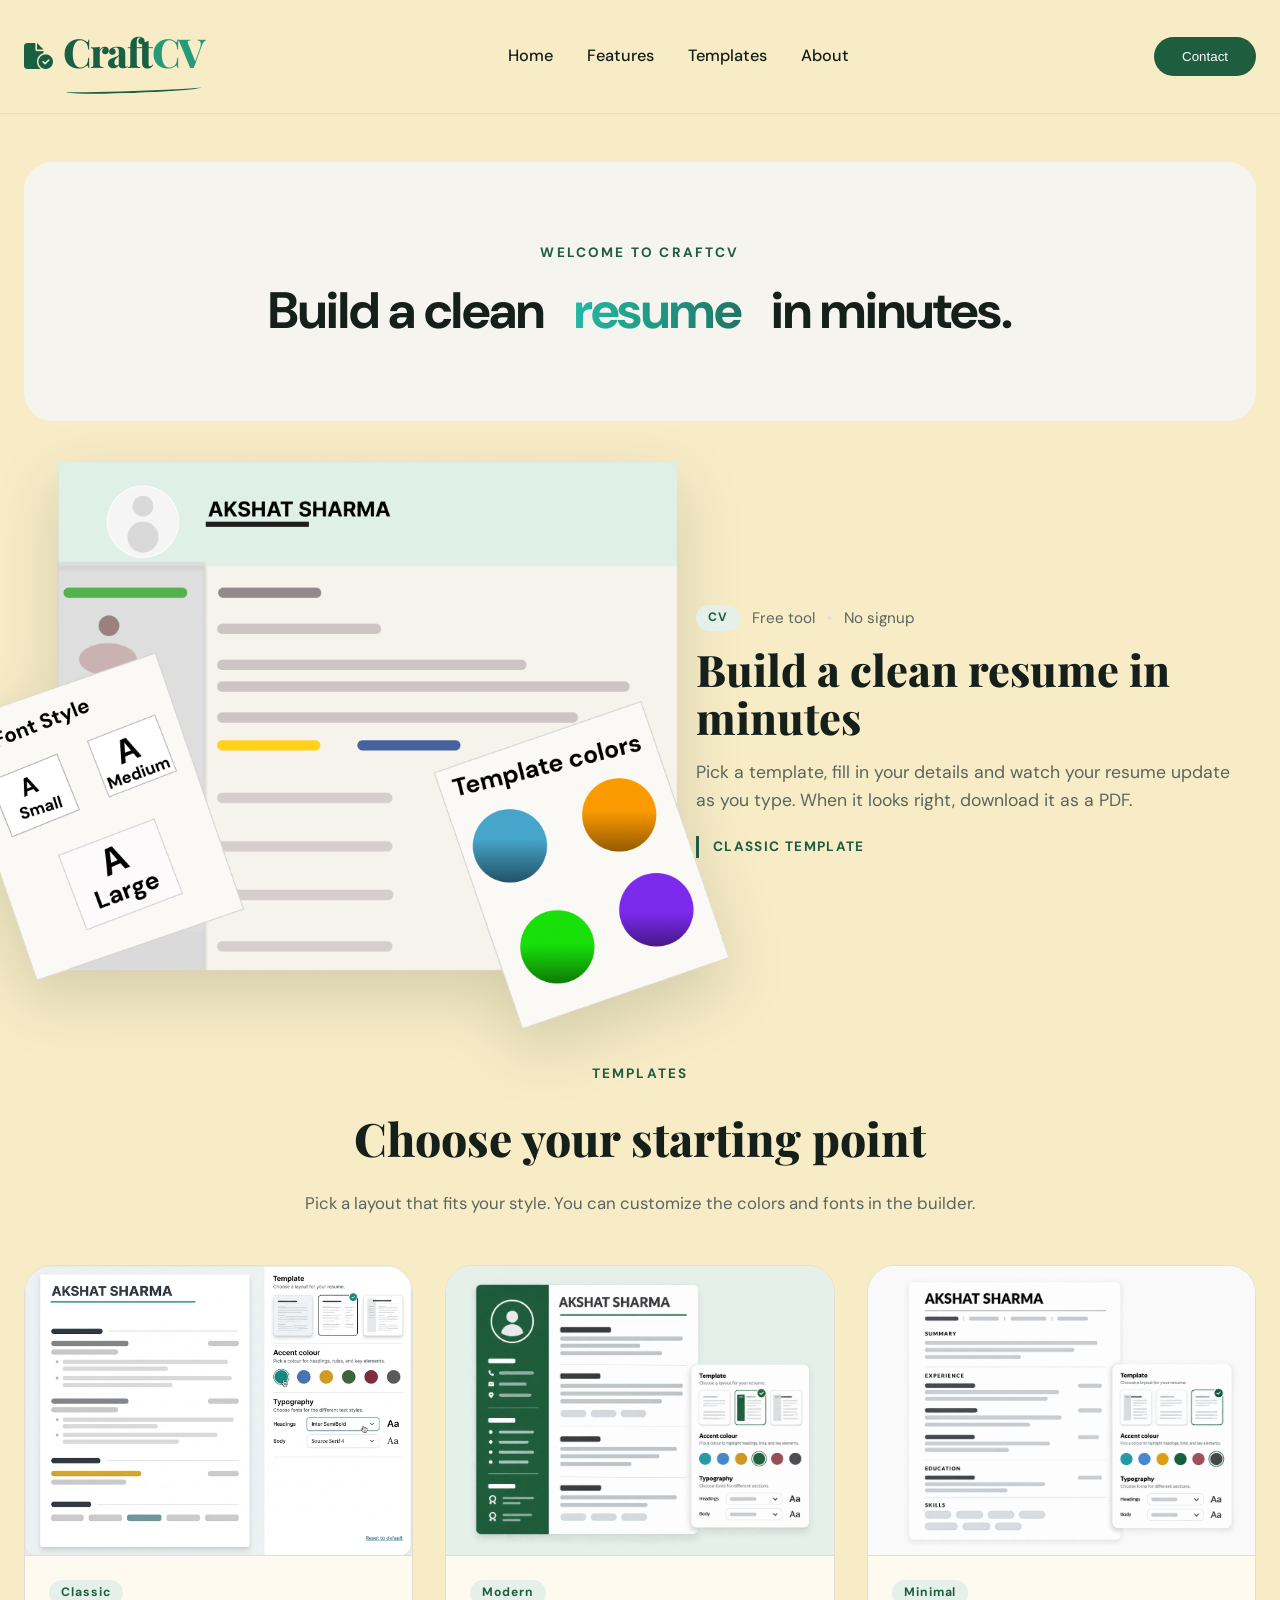
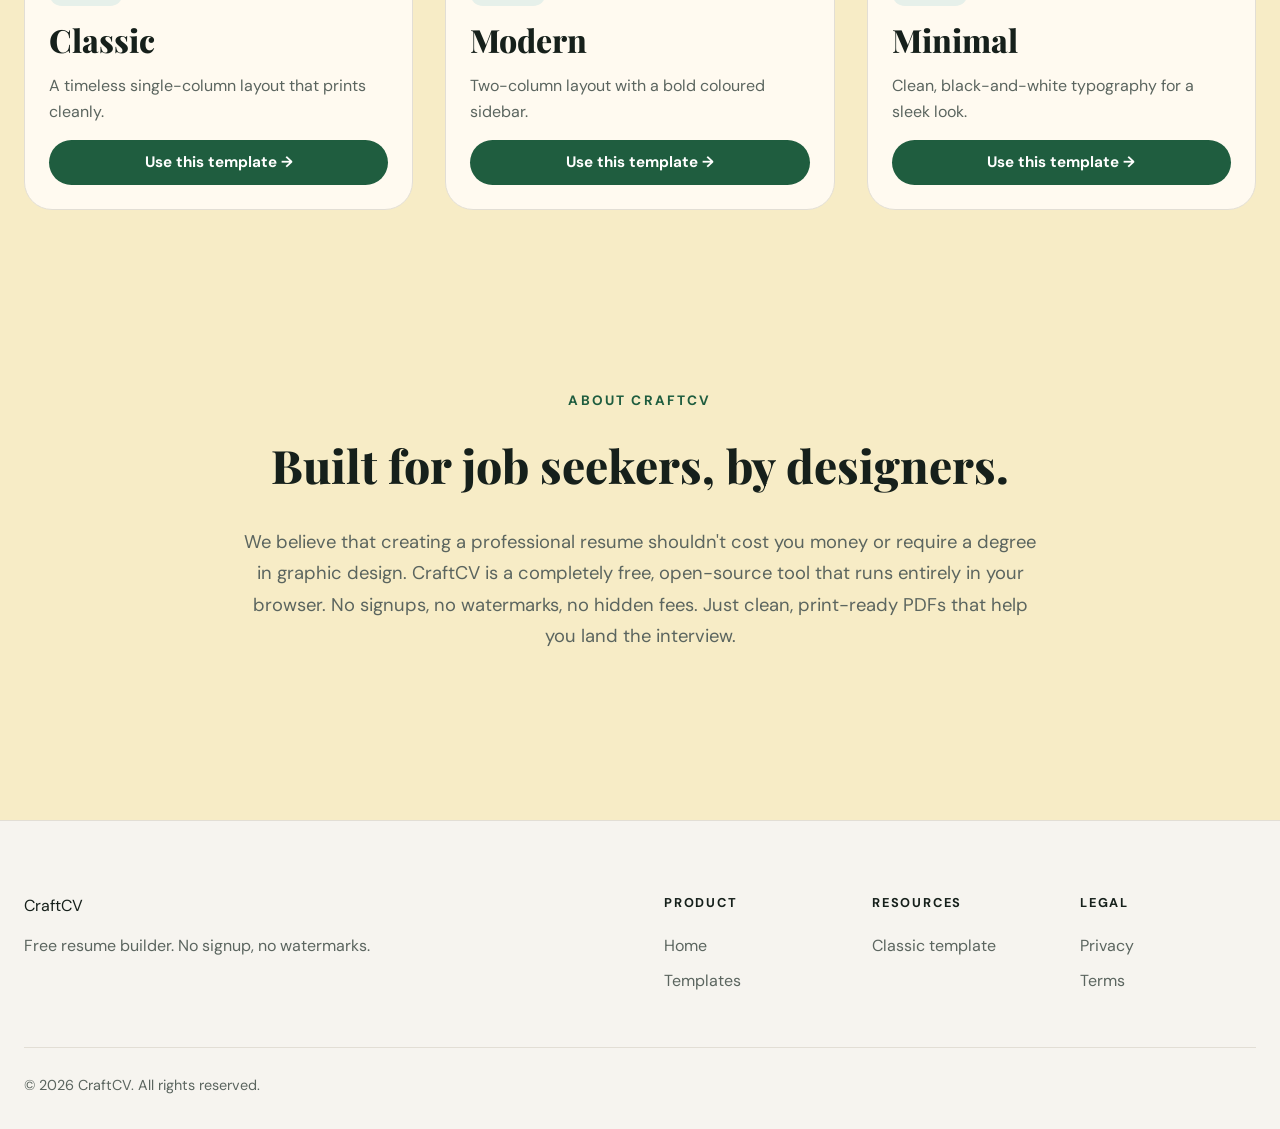
==== index.html @ 885fcdf9 "Moved to root for GitHub Pages" ====
<!DOCTYPE html>
<html lang="en">
<head>
  <meta charset="UTF-8">
  <meta name="viewport" content="width=device-width, initial-scale=1">
  <title>CraftCV – Free resume builder</title>
  <link rel="stylesheet" href="style.css">
  <link rel="stylesheet" href="https://unpkg.com/aos@2.3.1/dist/aos.css" />
  <!-- Font Awesome -->
  <link rel="stylesheet" href="https://cdnjs.cloudflare.com/ajax/libs/font-awesome/6.7.2/css/all.min.css">

  <!-- Playfair Display -->
  <link rel="preconnect" href="https://fonts.googleapis.com">
  <link rel="preconnect" href="https://fonts.gstatic.com" crossorigin>
  <link href="https://fonts.googleapis.com/css2?family=Playfair+Display:wght@700;800&display=swap" rel="stylesheet">
</head>

<body>

  <header class="topbar">
    <a class="logo" href="index.html">
      <i class="fa-solid fa-file-circle-check"></i>
      <span class="logo-word">
        Craft<span class="logo-accent">CV</span>
        <span class="logo-underline"></span>
      </span>
    </a>

    <!-- 1. ADDED MOBILE MENU BUTTON HERE -->
    <button class="mobile-menu-btn" id="mobile-menu-btn">
      <i class="fa-solid fa-bars"></i>
    </button>

    <!-- 2. ADDED ID TO NAV -->
    <nav id="main-nav">
      <a href="index.html">Home</a>
      <a href="#features">Features</a>
      <a href="#templates">Templates</a>
      <a href="#about">About</a>
    </nav>

    <button class="btn-header" id="contact-btn" style="border: none; cursor: pointer;">Contact</button>
  </header>

  <main class="page">

    <!-- WELCOME SECTION -->
    <section class="welcome" data-aos="fade-up">
      <p class="eyebrow">Welcome to CraftCV</p>
      <h2>Build a clean <span id="changing-word" class="hl">resume</span> in minutes.</h2>
    </section>

    <!-- FEATURE SECTION -->
    <section class="feature" id="features">
      <div class="img-container" data-aos="fade-right">
        <img src="resume_img1.png" alt="CraftCV Resume Mockup">
      </div>

      <div class="feature-text" data-aos="fade-left">
        <div class="meta">
          <span class="badge">CV</span>
          <span>Free tool</span>
          <span class="dot">•</span>
          <span>No signup</span>
        </div>
        <h1>Build a clean resume in minutes</h1>
        <p class="lead">Pick a template, fill in your details and watch your resume update as you type. When it looks right, download it as a PDF.</p>
        <p class="meta-red">Classic template</p>
      </div>
    </section>

    <!-- TEMPLATES SECTION -->
    <section class="templates" id="templates">
      <div class="section-head" data-aos="fade-up">
        <p class="eyebrow">Templates</p>
        <h2>Choose your starting point</h2>
        <p class="section-sub">Pick a layout that fits your style. You can customize the colors and fonts in the builder.</p>
      </div>

      <div class="template-grid">

        <!-- CLASSIC TEMPLATE -->
        <a class="template-card" href="builder.html?t=classic" data-aos="zoom-in" data-aos-delay="100">
          <div class="template-img-container">
            <img src="resume_img2.png" alt="Classic resume template">
          </div>
          <div class="template-feature-body">
            <div class="meta">
              <span class="badge">Classic</span>
            </div>
            <h3>Classic</h3>
            <p class="lead">A timeless single-column layout that prints cleanly.</p>
            <span class="template-link">Use this template →</span>
          </div>
        </a>

        <!-- MODERN TEMPLATE -->
        <a class="template-card" href="builder.html?t=modern" data-aos="zoom-in" data-aos-delay="200">
          <div class="template-img-container" style="background: #e6f0ea;">
            <img src="template_2.png" alt="Modern resume template">
          </div>
          <div class="template-feature-body">
            <div class="meta">
              <span class="badge">Modern</span>
            </div>
            <h3>Modern</h3>
            <p class="lead">Two-column layout with a bold coloured sidebar.</p>
            <span class="template-link">Use this template →</span>
          </div>
        </a>

        <!-- MINIMAL TEMPLATE -->
        <a class="template-card" href="builder.html?t=minimal" data-aos="zoom-in" data-aos-delay="300">
          <div class="template-img-container" style="background: #f9f9f9;">
            <img src="template_3.png" alt="Minimal resume template">
          </div>
          <div class="template-feature-body">
            <div class="meta">
              <span class="badge">Minimal</span>
            </div>
            <h3>Minimal</h3>
            <p class="lead">Clean, black-and-white typography for a sleek look.</p>
            <span class="template-link">Use this template →</span>
          </div>
        </a>

      </div>
    </section>

    <!-- ABOUT SECTION -->
    <section class="about-section" id="about" data-aos="fade-up">
      <div class="about-content">
        <p class="eyebrow">About CraftCV</p>
        <h2>Built for job seekers, by designers.</h2>
        <p class="about-text">We believe that creating a professional resume shouldn't cost you money or require a degree in graphic design. CraftCV is a completely free, open-source tool that runs entirely in your browser. No signups, no watermarks, no hidden fees. Just clean, print-ready PDFs that help you land the interview.</p>
      </div>
    </section>

  </main>

  <!-- FOOTER -->
  <footer class="footer">
    <div class="footer-inner">
      <div class="footer-brand">
        <a class="logo" href="index.html">CraftCV</a>
        <p>Free resume builder. No signup, no watermarks.</p>
      </div>

      <nav class="footer-nav">
        <div>
          <h4>Product</h4>
          <a href="index.html">Home</a>
          <a href="#templates">Templates</a>
        </div>
        <div>
          <h4>Resources</h4>
          <a href="builder.html?t=classic">Classic template</a>
        </div>
        <div>
          <h4>Legal</h4>
          <a href="#">Privacy</a>
          <a href="#">Terms</a>
        </div>
      </nav>
    </div>

    <div class="footer-bottom">
      <p>© <span id="year"></span> CraftCV. All rights reserved.</p>
    </div>
  </footer>

  <!-- CONTACT POPUP MODAL -->
  <div class="modal-overlay" id="contact-modal" hidden>
    <div class="contact-popup">
      <button class="popup-close" id="close-modal">&times;</button>
      <h3>Get in touch</h3>
      <p>Have a question or feedback? Drop your email below.</p>

      <form id="contact-form">
        <div class="field">
          <label for="contact-email">Your Email</label>
          <input type="email" id="contact-email" required placeholder="you@example.com">
        </div>
        <div class="field">
          <label for="contact-msg">Message (Optional)</label>
          <textarea id="contact-msg" rows="3" placeholder="What's on your mind?"></textarea>
        </div>
        <button type="submit" class="btn-main" style="width: 100%;">Send Message</button>
        <p class="success-msg" id="contact-success" hidden>Thanks! We'll be in touch soon.</p>
      </form>
    </div>
  </div>

  <!-- Scripts -->
  <script src="https://unpkg.com/aos@2.3.1/dist/aos.js"></script>
  <script>
    // Initialize Scroll Animations
    AOS.init({ duration: 800, once: true });

    // Set Year
    document.getElementById('year').textContent = new Date().getFullYear();

    // Rotating Text
    const words = ["resume", "CV", "portfolio", "profile"];
    let wordIndex = 0;
    const changingWordElement = document.getElementById("changing-word");

    setInterval(() => {
      changingWordElement.classList.add("fade-out");
      setTimeout(() => {
        wordIndex = (wordIndex + 1) % words.length;
        changingWordElement.textContent = words[wordIndex];
        changingWordElement.classList.remove("fade-out");
      }, 400);
    }, 2500);

    // ==========================================
    // CONTACT POPUP LOGIC
    // ==========================================
    const contactBtn = document.getElementById('contact-btn');
    const contactModal = document.getElementById('contact-modal');
    const closeModalBtn = document.getElementById('close-modal');
    const contactForm = document.getElementById('contact-form');
    const contactSuccess = document.getElementById('contact-success');

    if (contactBtn && contactModal) {
      contactBtn.addEventListener('click', () => {
        contactModal.hidden = false;
      });

      closeModalBtn.addEventListener('click', () => {
        contactModal.hidden = true;
      });

      contactModal.addEventListener('click', (e) => {
        if (e.target === contactModal) {
          contactModal.hidden = true;
        }
      });

      contactForm.addEventListener('submit', (e) => {
        e.preventDefault();
        contactForm.querySelector('button[type="submit"]').style.display = 'none';
        contactSuccess.hidden = false;
        document.getElementById('contact-email').value = '';

        setTimeout(() => {
          contactModal.hidden = true;
          contactForm.querySelector('button[type="submit"]').style.display = 'block';
          contactSuccess.hidden = true;
        }, 2500);
      });
    }

    // ==========================================
    // 3. MOBILE MENU TOGGLE LOGIC
    // ==========================================
    const mobileMenuBtn = document.getElementById('mobile-menu-btn');
    const mainNav = document.getElementById('main-nav');
    if (mobileMenuBtn && mainNav) {
      mobileMenuBtn.addEventListener('click', () => {
        mainNav.classList.toggle('open');
      });
    }
  </script>

</body>
</html>
---- style.css ----
@import url('https://fonts.googleapis.com/css2?family=DM+Sans:wght@400;500;700&family=Playfair+Display:wght@700;800&display=swap');

/* ==========================================================
   1. VARIABLES
   ========================================================== */
:root {
  --accent: #1f5d3f;
  --accent-soft: #e6f0ea;
  --teal: #1a9c8f;
  --ink: #16201b;
  --muted: #5b655f;
  --soft: #f6f4ef;
  --line: #e2ded5;
  --bg: #F7ECC6;
  --card: #fffaf0;

  --radius: 28px;
  --pad: max(24px, calc((100vw - 1280px) / 2));

  --sans: "DM Sans", system-ui, sans-serif;
  --serif: "Playfair Display", Georgia, serif;
}

/* ==========================================================
   2. BASE
   ========================================================== */
* { box-sizing: border-box; }
html { scroll-behavior: smooth; overflow-x: clip; -webkit-text-size-adjust: 100%; }

body {
  margin: 0;
  background: var(--bg);
  color: var(--ink);
  font-family: var(--sans);
  line-height: 1.6;
  overflow-x: clip;
}

img { max-width: 100%; display: block; }
a { color: inherit; text-decoration: none; }
:focus-visible { outline: 3px solid var(--accent); outline-offset: 3px; }

/* ==========================================================
   3. LOGO
   ========================================================== */
.logo { display: inline-flex; align-items: center; gap: 10px; text-decoration: none; }
.logo i { font-size: 26px; color: #176044; }
.logo-word {
  position: relative; display: inline-block; padding-bottom: 9px;
  font-family: 'Playfair Display', serif; font-size: 40px; font-weight: 800;
  letter-spacing: -1.5px; color: #176044;
}
.logo-accent { color: #269B7A; }
.logo-underline {
  position: absolute; bottom: 0; left: 2%; width: 96%; height: 7px;
  border-bottom: 2px solid #176044; border-radius: 50%; transform: rotate(-2deg);
}

/* ==========================================================
   4. TOP BAR
   ========================================================== */
.topbar {
  display: flex; align-items: center; justify-content: space-between;
  padding: 20px var(--pad); background: var(--bg); border-bottom: 1px solid var(--line);
}
.topbar nav { display: flex; gap: 34px; }
.topbar nav a { font-weight: 500; font-size: 1.02rem; transition: color .2s; }
.topbar nav a:hover { color: var(--accent); }
.mobile-menu-btn { display: none; }

.btn-header {
  background: var(--accent); color: #fff; padding: 12px 28px;
  border-radius: 99px; font-weight: 500; transition: background .2s;
  border: none; cursor: pointer;
}
.btn-header:hover { background: #153f2b; }

/* ==========================================================
   CONTACT POPUP MODAL
   ========================================================== */
.modal-overlay {
  position: fixed; inset: 0; z-index: 999; display: flex;
  align-items: center; justify-content: center; padding: 16px;
  background: rgba(22, 32, 27, 0.6); backdrop-filter: blur(4px);
}
.modal-overlay[hidden] { display: none; }
.contact-popup {
  background: var(--card); padding: 40px; border-radius: var(--radius);
  width: 100%; max-width: 420px; position: relative;
  box-shadow: 0 24px 48px -24px rgba(0,0,0,0.3); border: 1px solid var(--line);
}
.popup-close { position: absolute; top: 16px; right: 20px; background: none; border: none; font-size: 1.5rem; color: var(--muted); cursor: pointer; }
.popup-close:hover { color: var(--accent); }
.contact-popup h3 { margin: 0 0 8px; font-family: var(--serif); font-size: 1.8rem; color: var(--ink); }
.contact-popup p { margin: 0 0 24px; color: var(--muted); font-size: 0.95rem; }
.success-msg { margin-top: 16px !important; color: var(--accent) !important; font-weight: 700; text-align: center; }

/* ==========================================================
   5. HOME: WELCOME
   ========================================================== */
.page { padding: 0 var(--pad); }
.welcome { background: var(--soft); border-radius: var(--radius); text-align: center; padding: 80px 32px; margin: 48px 0 80px; }
.eyebrow { margin: 0 0 18px; font-size: .85rem; font-weight: 700; letter-spacing: .16em; text-transform: uppercase; color: var(--accent); }
.welcome h2 { margin: 0; font-weight: 700; font-size: clamp(1.5rem, 4vw, 3.4rem); line-height: 1.15; letter-spacing: -.02em; white-space: nowrap; }
.hl {
  display: inline-block; width: 4.1em; text-align: center; font-weight: 700; color: var(--teal);
  background: linear-gradient(90deg, #22c1ad, #1f6d5c); -webkit-background-clip: text;
  background-clip: text; -webkit-text-fill-color: transparent; transition: opacity .4s ease, transform .4s ease;
}
.hl.fade-out { opacity: 0; transform: translateY(.5em); }

/* ==========================================================
   6. HOME: FEATURE
   ========================================================== */
.feature { display: grid; grid-template-columns: 1.1fr 1fr; gap: 56px; align-items: center; min-height: 440px; margin-bottom: 100px; }
.feature-text h1 { margin: 14px 0 16px; font-family: var(--serif); font-weight: 800; font-size: clamp(2rem, 3.4vw, 3rem); line-height: 1.12; }
.lead { margin: 0 0 22px; font-size: 1.1rem; color: var(--muted); max-width: 46ch; }
.img-container { display: flex; align-items: center; justify-content: center; width: 100%; overflow: visible; }
.img-container img { width: 100%; max-width: 850px; height: auto; max-height: none; object-fit: contain; transform: scale(1.3); filter: drop-shadow(0 18px 24px rgba(22, 32, 27, .16)); }

/* ==========================================================
   7. HOME: TEMPLATES
   ========================================================== */
.section-head { text-align: center; max-width: 720px; margin: 0 auto 48px; }
.section-head h2 { margin: 10px 0 14px; font-family: var(--serif); font-weight: 800; font-size: clamp(2rem, 3.6vw, 3.2rem); }
.section-sub { margin: 0; font-size: 1.05rem; color: var(--muted); }
.template-grid { display: grid; grid-template-columns: repeat(auto-fit, minmax(min(320px, 100%), 1fr)); gap: 32px; margin-bottom: 100px; }
.template-card { display: flex; flex-direction: column; background: var(--card); border: 1px solid var(--line); border-radius: var(--radius); overflow: hidden; text-decoration: none; transition: transform 0.3s ease, box-shadow 0.3s ease; }
.template-card:hover { transform: translateY(-5px); box-shadow: 0 24px 48px -24px rgba(22, 32, 27, .2); }
.template-card .template-img-container { aspect-ratio: 4/3; background: #eaeaea; border-bottom: 1px solid var(--line); display: flex; align-items: center; justify-content: center; overflow: hidden; padding: 0; }
.template-card .template-img-container img { width: 100%; height: 100%; object-fit: cover; }
.template-card .template-feature-body { padding: 24px; display: flex; flex-direction: column; gap: 8px; }
.template-card h3 { font-family: var(--serif); font-weight: 800; font-size: 2rem; margin: 0; }
.template-card .lead { font-size: 1rem; color: var(--muted); margin-bottom: 8px; }
.template-link { display: inline-block; background: var(--accent); color: white; padding: 10px 20px; border-radius: 99px; text-align: center; font-weight: 700; font-size: 0.95rem; margin-top: auto; transition: background 0.2s; }
.template-link:hover { background: #153f2b; }
.meta { display: flex; align-items: center; gap: 12px; flex-wrap: wrap; margin: 0; font-size: .95rem; color: var(--muted); }
.badge { padding: 3px 12px; font-size: .76rem; font-weight: 700; letter-spacing: .08em; color: var(--accent); background: var(--accent-soft); border-radius: 999px; }
.dot { color: var(--line); }
.meta-red { margin: 0; padding-left: 14px; border-left: 3px solid var(--accent); font-size: .85rem; font-weight: 700; letter-spacing: .1em; text-transform: uppercase; color: var(--accent); }

/* ==========================================================
   8. FOOTER
   ========================================================== */
.footer { background: var(--soft); border-top: 1px solid var(--line); padding: 72px var(--pad) 32px; }
.footer-inner { display: grid; grid-template-columns: 1fr 1fr; gap: 48px; padding-bottom: 48px; border-bottom: 1px solid var(--line); }
.footer-brand p { margin: 14px 0 0; color: var(--muted); }
.footer-nav { display: grid; grid-template-columns: repeat(3, 1fr); gap: 32px; }
.footer-nav h4 { margin: 0 0 14px; font-size: .8rem; letter-spacing: .14em; text-transform: uppercase; }
.footer-nav a { display: block; padding: 5px 0; color: var(--muted); transition: color .2s; }
.footer-nav a:hover { color: var(--accent); }
.footer-bottom { padding-top: 26px; }
.footer-bottom p { margin: 0; font-size: .9rem; color: var(--muted); }

/* ==========================================================
   9. BUILDER: EDITOR
   ========================================================== */
.builder-page { padding: 28px var(--pad) 56px; overflow-x: hidden; }
.builder-grid { display: grid; grid-template-columns: minmax(0, 1.05fr) minmax(0, 1fr); gap: 24px; align-items: start; }
.builder-grid > * { min-width: 0; }
.editor-card { display: flex; flex-direction: column; min-height: 640px; min-width: 0; background: var(--card); border: 1px solid var(--line); border-radius: 24px; overflow: hidden; }
.tabs { display: inline-flex; align-self: center; gap: 4px; margin: 20px 0 8px; padding: 5px; background: var(--soft); border: 1px solid var(--line); border-radius: 14px; max-width: 100%; }
.tab { padding: 9px 26px; font: 500 .95rem var(--sans); color: var(--muted); background: none; border: 0; border-radius: 10px; cursor: pointer; }
.tab.active { background: #fff; color: var(--ink); box-shadow: 0 1px 4px rgba(22, 32, 27, .12); }
.score { padding: 8px 32px 0; }
.score-row { display: flex; align-items: center; gap: 12px; margin-bottom: 10px; font-size: .95rem; color: var(--muted); }
.score-pill { padding: 3px 10px; font-size: .78rem; font-weight: 700; color: var(--accent); background: var(--accent-soft); border-radius: 6px; }
.bar { height: 4px; background: var(--line); border-radius: 4px; overflow: hidden; }
.bar-fill { width: 0; height: 100%; background: var(--teal); transition: width .3s; }
.panel { flex: 1; min-width: 0; padding: 24px 32px 8px; }
.panel[hidden] { display: none; }
.panel h2 { margin: 0 0 4px; font-family: var(--serif); font-weight: 800; font-size: 1.6rem; }
.panel h2.sec { margin-top: 32px; font-size: 1.3rem; }
.panel-sub { margin: 0 0 20px; font-size: .95rem; color: var(--muted); }
.grid2 { display: grid; grid-template-columns: minmax(0, 1fr) minmax(0, 1fr); gap: 16px 20px; }
.field { display: flex; flex-direction: column; margin-bottom: 16px; min-width: 0; }
.grid2 .field { margin-bottom: 0; }
.field.full { grid-column: 1 / -1; }
.field label { margin-bottom: 6px; font-size: .9rem; font-weight: bold; }
.field label .count { float: right; font-size: .8rem; color: #a39f93; }
.field input, .field textarea { width: 100%; min-width: 0; padding: 14px 16px; font: 400 1rem var(--sans); color: var(--ink); background: #f1eee3; border: 2px solid transparent; border-radius: 12px; transition: border-color .2s, background .2s; }
.field textarea { min-height: 96px; resize: vertical; }
.field input::placeholder, .field textarea::placeholder { color: #a39f93; }
.field input:focus, .field textarea:focus { outline: none; background: #fff; border-color: var(--teal); }

/* ==========================================================
   10. BUILDER: DYNAMIC FORMS
   ========================================================== */
.add-more-btn { margin-top: 12px; margin-bottom: 18px; padding: 8px 16px; font-size: 0.9rem; font-weight: 600; color: var(--accent); background: #fdf8e7; border: 1px solid var(--accent); border-radius: 100px; cursor: pointer; transition: all 0.2s; }
.add-more-btn:hover { background: var(--accent); color: #ffffff; }
.project-item { display: flex; flex-direction: column; gap: 8px; margin-bottom: 16px; padding-bottom: 16px; border-bottom: 1px dashed var(--line); }
.form-input, .form-textarea { width: 100%; min-width: 0; padding: 12px 14px; font-size: 1rem; font-family: var(--sans); color: var(--ink); background-color: #efeee8; border: 2px solid transparent; border-radius: 12px; outline: none; transition: all 0.2s; }
.form-input:focus, .form-textarea:focus { background-color: #ffffff; border-color: var(--teal); }
.certifications-list { display: flex; flex-direction: column; gap: 10px; }
.cert-row { display: grid; grid-template-columns: minmax(0, 2fr) minmax(0, 1fr); gap: 10px; margin-bottom: 4px; }
.editor-foot { display: flex; align-items: center; justify-content: space-between; gap: 16px; margin-top: 16px; padding: 20px 32px; border-top: 1px solid var(--line); }
#form-status { margin: 0; font-size: .9rem; color: var(--accent); }
#form-status.bad { color: #b3261e; }
.foot-btns { display: flex; gap: 10px; }
.btn-main, .btn-ghost { padding: 12px 26px; font: 700 1rem var(--sans); border-radius: 12px; cursor: pointer; transition: background .2s; }
.btn-main { color: #fff; background: var(--accent); border: 2px solid var(--accent); }
.btn-main:hover { background: #153f2b; }
.btn-ghost { color: var(--accent); background: none; border: 2px solid var(--accent); }
.btn-ghost:hover { background: var(--accent-soft); }

/* ==========================================================
   11. BUILDER: LIVE PREVIEW
   ========================================================== */
.preview-col { position: sticky; top: 16px; min-width: 0; }
.preview-stage { padding: 20px; background: #ece6d0; border: 1px solid var(--line); border-radius: 24px; overflow: hidden; }
.paper-fit { position: relative; width: 100%; }
.resume {
  --r-accent: #1a9c8f; --r-fs: 14px; width: 794px; min-height: 1123px; padding: 56px 60px;
  font-family: var(--sans); font-size: var(--r-fs); line-height: 1.55; color: #1c2420;
  background: #fff; transform-origin: top left; margin: 0 !important; border: none !important;
  box-shadow: none !important; border-radius: 0 !important; word-wrap: break-word;
}
.resume h1 { margin: 0 0 6px; font-family: var(--serif); font-weight: 800; font-size: 2.4em; line-height: 1.1; color: var(--r-accent); }
.resume .contact { margin: 0 0 24px; padding-bottom: 12px; color: var(--muted); border-bottom: 2px solid var(--r-accent); font-size: 0.95em; }
.resume .r-sec { margin-bottom: 24px; }
.resume h3 { margin: 0 0 8px; font-size: 0.9em; letter-spacing: 0.1em; text-transform: uppercase; color: var(--r-accent); font-weight: 700; }
.resume p { margin: 0; word-break: break-word; }
.resume ul { margin: 0; padding-left: 1.2em; word-break: break-word; }
.resume li { margin-bottom: 4px; }
.resume .is-empty { opacity: 0.35; }

/* ==========================================================
   12. BUILDER: PDF POPUP
   ========================================================== */
.modal { position: fixed; inset: 0; z-index: 100; display: flex; align-items: center; justify-content: center; background: rgba(22, 32, 27, .55); }
.modal[hidden] { display: none; }
.modal-box { display: flex; flex-direction: column; width: min(900px, 94vw); height: 90vh; background: var(--card); border-radius: 20px; overflow: hidden; }
.modal-bar { display: flex; align-items: center; justify-content: space-between; padding: 14px 20px; border-bottom: 1px solid var(--line); }
.modal-bar .btn-main, .modal-bar .btn-ghost { padding: 8px 20px; }
#pdf-frame { flex: 1; width: 100%; background: #fff; border: 0; }

/* ==========================================================
   13. TEMPLATE SPECIFICS
   ========================================================== */
.resume-classic .classic-header { text-align: center; margin-bottom: 24px; }
.resume-classic .classic-header .contact { border-bottom: 2px solid var(--r-accent); display: inline-block; padding-bottom: 12px; margin-top: 8px; width: 100%; }
.resume-modern { display: grid !important; grid-template-columns: 280px 1fr !important; padding: 0 !important; gap: 0 !important; overflow: hidden; }
.resume-modern .modern-sidebar { background: var(--r-accent, #1a9c8f) !important; color: white !important; padding: 50px 30px !important; }
.resume-modern .modern-sidebar h1 { color: white !important; font-size: 2.2em !important; line-height: 1.1 !important; margin-bottom: 16px !important; word-break: break-word; }
.resume-modern .modern-sidebar .contact { color: rgba(255,255,255,0.9) !important; border-bottom: 1px solid rgba(255,255,255,0.2) !important; font-size: 0.9em !important; line-height: 1.6 !important; padding-bottom: 20px !important; margin-bottom: 24px !important; }
.resume-modern .modern-sidebar h3 { color: white !important; border-bottom: none !important; margin-top: 24px !important; font-size: 0.9em !important; letter-spacing: 0.1em !important; opacity: 0.8 !important; }
.resume-modern .modern-sidebar p { color: rgba(255,255,255,0.9) !important; }
.resume-modern .modern-main { padding: 50px 40px !important; }
.resume-modern .modern-main h3 { color: var(--r-accent, #1a9c8f) !important; border-bottom: 1px solid var(--line) !important; padding-bottom: 6px !important; }
.resume-minimal { font-family: 'Helvetica Neue', Helvetica, Arial, sans-serif !important; color: #111 !important; padding: 60px 50px !important; }
.resume-minimal .min-header { margin-bottom: 32px !important; border-bottom: 2px solid var(--r-accent) !important; padding-bottom: 16px !important; }
.resume-minimal .min-name { font-family: 'Helvetica Neue', Helvetica, Arial, sans-serif !important; font-weight: 800 !important; font-size: 2.6em !important; letter-spacing: -1px !important; margin-bottom: 8px !important; color: var(--r-accent) !important; text-transform: lowercase; }
.resume-minimal .min-contact { border-bottom: none !important; font-size: 0.95em !important; color: #555 !important; margin: 0 !important; padding: 0 !important; }
.resume-minimal .min-sec { margin-bottom: 28px !important; }
.resume-minimal .min-sec h3 { font-family: 'Helvetica Neue', Helvetica, Arial, sans-serif !important; font-size: 0.85em !important; font-weight: 800 !important; color: var(--r-accent) !important; border-bottom: none !important; text-transform: uppercase !important; letter-spacing: 0.1em !important; margin-bottom: 8px !important; padding: 0 !important; }
.resume-minimal .min-sec p, .resume-minimal .min-sec ul { font-size: 0.95em !important; color: #333 !important; line-height: 1.5 !important; }
.resume-minimal .min-sec ul { padding-left: 0 !important; list-style-type: none !important; }
.resume-minimal .min-sec ul li { position: relative !important; padding-left: 16px !important; margin-bottom: 6px !important; }
.resume-minimal .min-sec ul li::before { content: "—" !important; position: absolute !important; left: 0 !important; color: var(--r-accent) !important; }

/* ==========================================================
   14. ABOUT SECTION
   ========================================================== */
.about-section { padding: 80px 20px 120px; background: var(--bg); }
.about-content { max-width: 800px; margin: 0 auto; text-align: center; }
.about-content h2 { font-family: var(--serif); font-weight: 800; font-size: clamp(2rem, 3.6vw, 3.2rem); margin: 10px 0 24px; color: var(--ink); }
.about-text { font-size: 1.15rem; line-height: 1.7; color: var(--muted); margin-bottom: 48px; }
.about-stats { display: grid; grid-template-columns: repeat(3, 1fr); gap: 24px; border-top: 1px solid var(--line); padding-top: 48px; }
.stat h3 { font-family: var(--serif); font-size: 2.5rem; font-weight: 800; color: var(--accent); margin: 0 0 8px; }
.stat p { font-size: 0.95rem; color: var(--muted); margin: 0; }

/* ==========================================================
   15. CUSTOMIZE TAB (Restored)
   ========================================================== */
.swatches { display: flex; flex-wrap: wrap; gap: 14px; margin-bottom: 24px; }
.swatch {
  width: 38px; height: 38px;
  border: 3px solid var(--card);
  border-radius: 50%;
  cursor: pointer;
  transition: box-shadow .2s, transform .2s;
}
.swatch:hover { transform: scale(1.08); }
.swatch.active { box-shadow: 0 0 0 2px var(--ink); }

.sizes { display: flex; gap: 10px; margin-bottom: 24px; }
.size {
  padding: 10px 22px;
  font: 500 .95rem var(--sans);
  color: var(--ink);
  background: #fff;
  border: 2px solid var(--line);
  border-radius: 12px;
  cursor: pointer;
  transition: all 0.2s;
}
.size:hover { border-color: var(--accent); }
.size.active {
  color: var(--accent);
  background: var(--accent-soft);
  border-color: var(--teal);
}

.link-btn {
  margin-top: 28px; padding: 0;
  font: 500 .9rem var(--sans);
  color: var(--accent);
  background: none; border: 0;
  text-decoration: underline; cursor: pointer;
}

/* ==========================================================
   16. RESPONSIVE
   ========================================================== */
@media (max-width: 960px) {
  .builder-page { width: 100%; overflow-x: hidden; }
  .builder-grid { grid-template-columns: minmax(0, 1fr) !important; width: 100%; }
  .builder-grid > *, .editor-card, .preview-col { min-width: 0 !important; max-width: 100%; }
  .preview-col { position: static !important; width: 100%; }
  .preview-stage { width: 100%; max-width: 100%; overflow-x: auto; -webkit-overflow-scrolling: touch; }
}

@media (max-width: 860px) {
  .topbar { flex-wrap: wrap; justify-content: space-between; padding: 16px 20px; }
  .mobile-menu-btn { display: block; background: none; border: none; font-size: 1.8rem; color: var(--accent); cursor: pointer; }
  .topbar .btn-header { display: none; }
  .topbar nav {
    display: none; flex-direction: column; width: 100%; position: absolute;
    top: 70px; left: 0; background: var(--bg); padding: 20px;
    border-bottom: 1px solid var(--line); box-shadow: 0 10px 20px rgba(0,0,0,0.1); z-index: 100;
  }
  .topbar nav.open { display: flex; }
  .topbar nav a { padding: 10px 0; font-size: 1.1rem; border-bottom: 1px solid var(--line); }
  .topbar nav a:last-child { border-bottom: none; }

  .welcome { padding: 56px 20px; margin-bottom: 56px; }
  .welcome h2 { font-size: 2rem; white-space: normal; }
  .hl { width: 3.6em; }

  .feature, .footer-inner { grid-template-columns: 1fr; gap: 28px; }
  .feature { min-height: 0; margin-bottom: 72px; }
  .img-container img { transform: scale(1); }

  .builder-page { padding: 20px 16px 40px; }
  .editor-card { min-height: 0; border-radius: 20px; }
  .grid2 { grid-template-columns: minmax(0, 1fr); }
  .cert-row { grid-template-columns: minmax(0, 1fr); gap: 8px; }
  .panel, .score, .editor-foot { padding-left: 20px; padding-right: 20px; }
  .editor-foot { flex-direction: column; align-items: stretch; }
  .foot-btns { flex-direction: column; }
  .preview-stage { padding: 12px; border-radius: 20px; }
  .about-stats { grid-template-columns: 1fr; gap: 40px; }
  .template-grid { grid-template-columns: 1fr; gap: 20px; }
  .footer-nav { grid-template-columns: 1fr 1fr; }
}

@media (max-width: 480px) {
  .logo-word { font-size: 32px; }
  .tab { padding: 9px 18px; }
  .panel h2 { font-size: 1.4rem; }
  .modal-box { width: 100vw; height: 100dvh; border-radius: 0; }
}
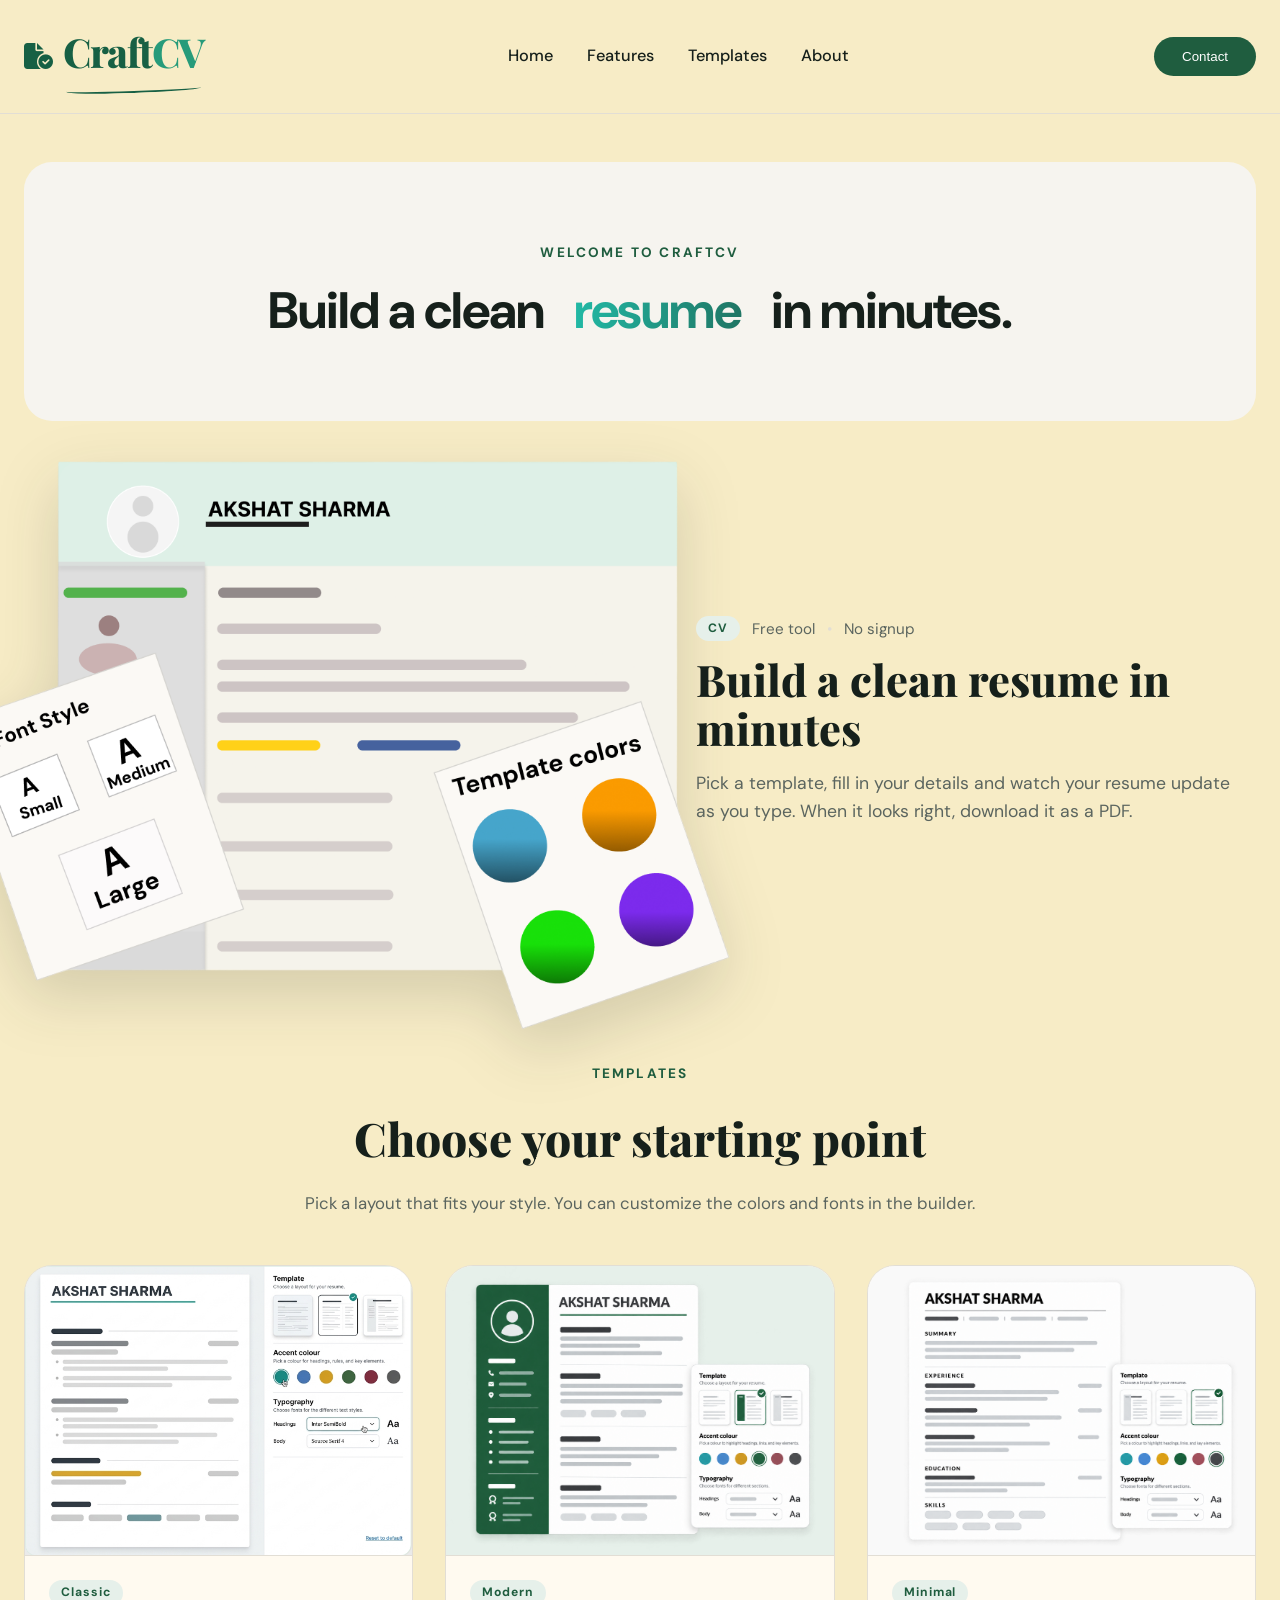
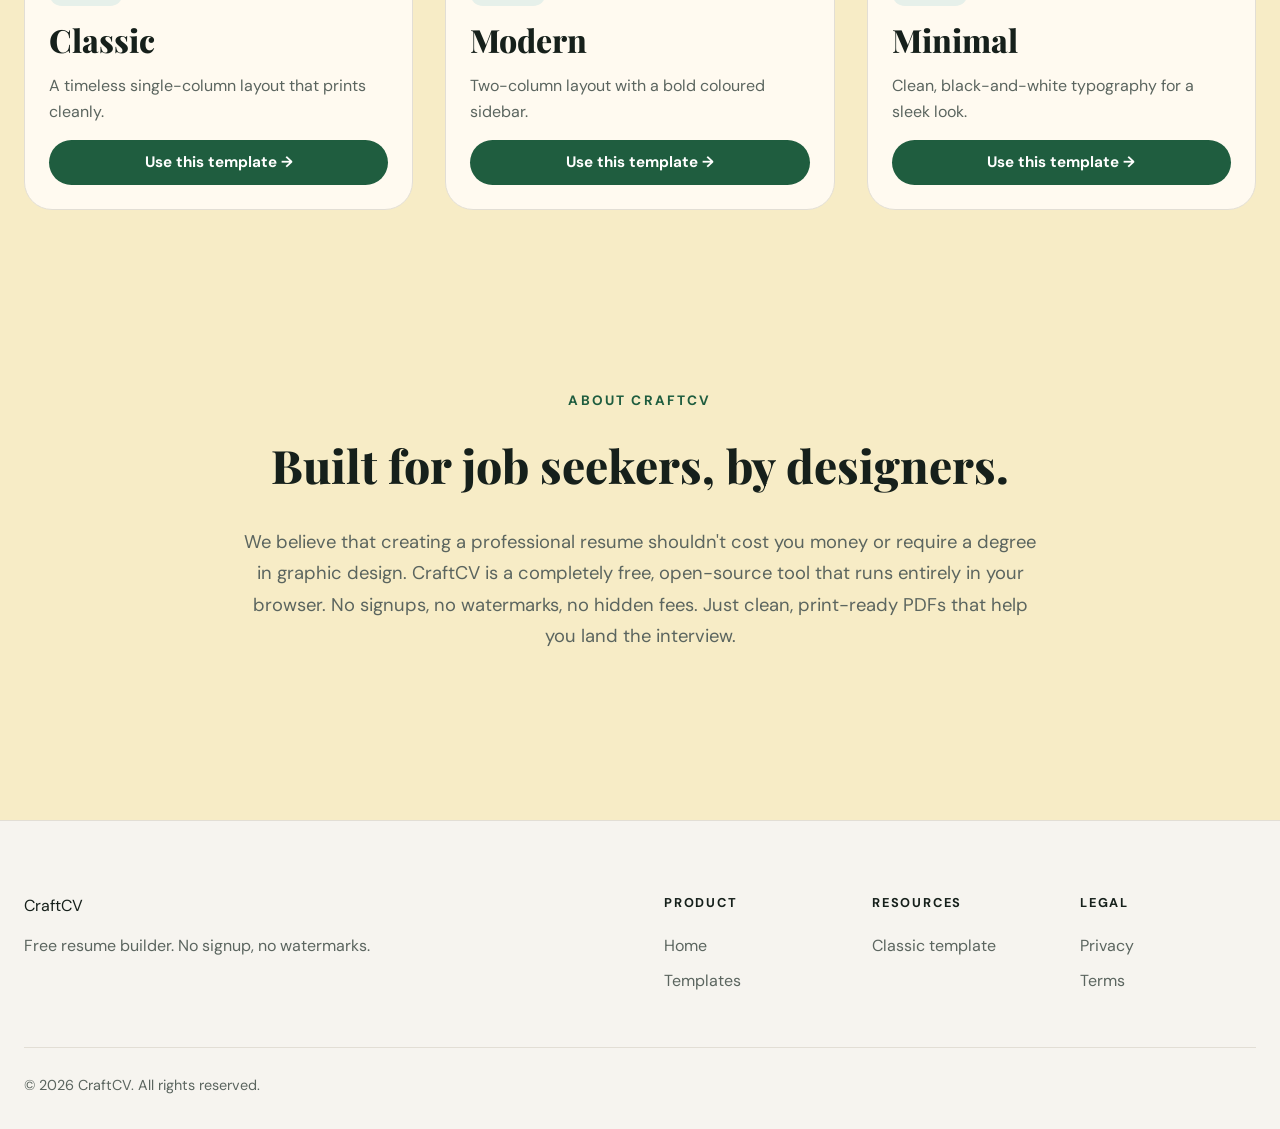
==== commit 8384b4df: "deleted the unwanted text" ====
--- a/index.html
+++ b/index.html
@@ -65,7 +65,6 @@
         </div>
         <h1>Build a clean resume in minutes</h1>
         <p class="lead">Pick a template, fill in your details and watch your resume update as you type. When it looks right, download it as a PDF.</p>
-        <p class="meta-red">Classic template</p>
       </div>
     </section>
 
